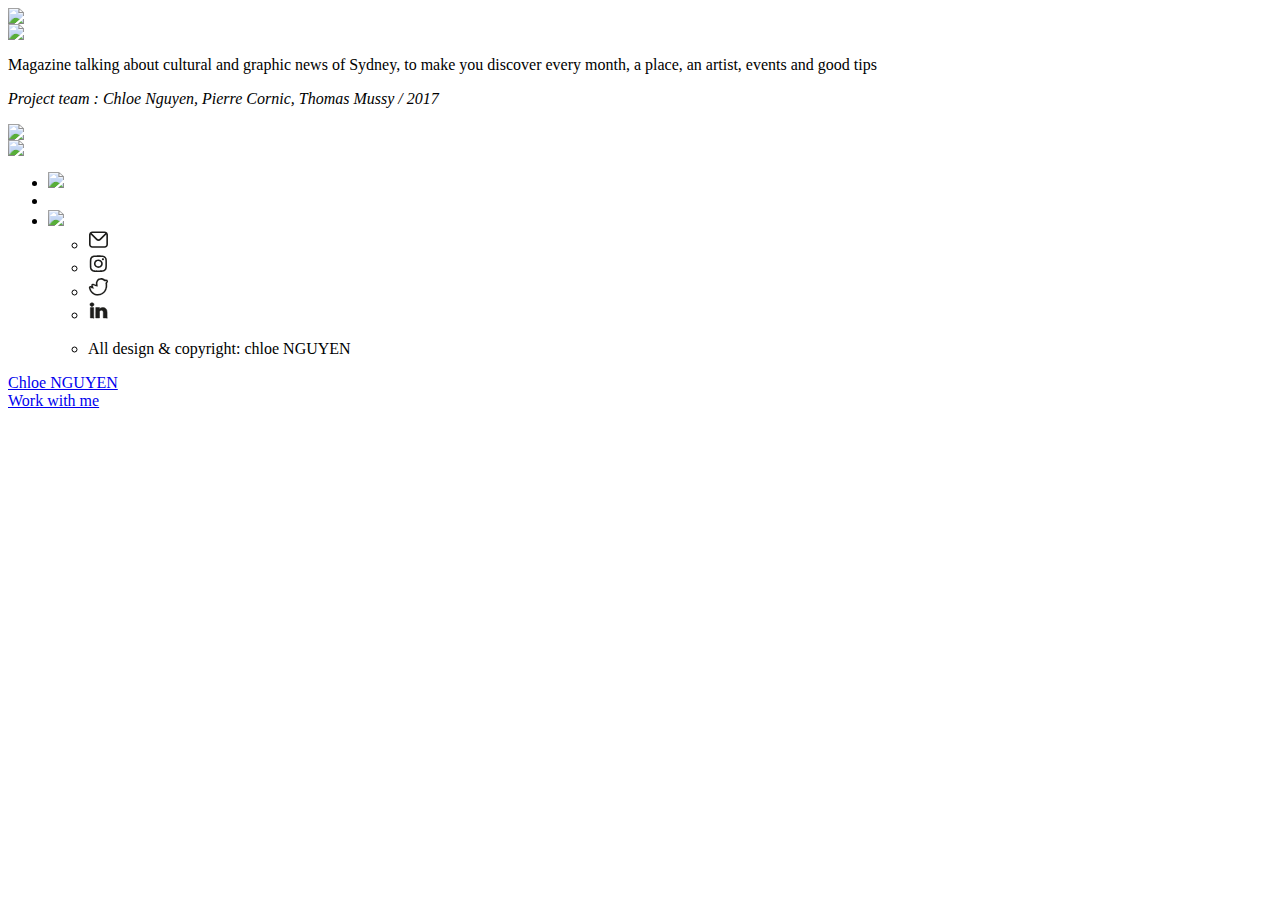
==== cheers.html @ 9d533e3b "add cheers html" ====
<html>

<head>
  <title>Cedric Brin</title>
  <meta http-equiv="Content-Type" content="text/html; charset=utf-8" />
  <meta name="rp" content="cedric brin graphic web global designer">
  <meta name="viewport" content="width=device-width, initial-scale=1.0, shrink-to-fit=no">
  <link rel="stylesheet" type="text/css" href="style_am.css" />
  <link href="https://fonts.googleapis.com/css?family=Roboto+Mono:400,500,700&amp;subset=latin-ext" rel="stylesheet">
  <link rel="icon" type="image/png" href="img/logo.png" />
</head>

<body>
<body>

  <header>
    <img src="img/cheers_1.jpg">
  </header>

  <section>
    <div class="box am">
      <img src="img/gifcheers.gif">
      <div class="description">
        <p>Magazine talking about <a class="lien">cultural and graphic news of Sydney</a>, to make you discover every month, a place, an artist, events and good tips</div>
       <div class="tag">
         <p><i>Project team : Chloe Nguyen, Pierre Cornic, Thomas Mussy / 2017</i></p>
        </p>
    </div>
    </div>

    <div class="box box-2">
      <img src="img/cheers_2.jpg">
    </div>
    <div class="box box-3">
      <img src="img/cheers_3.gif">
    </div>

    <ul class="box page">
      <li><a href="cartevoeux.html"><img class="next1" src="img/fleche_gauche.svg"></a></li>
      <li class="tiret"></li>
      <li><a href="ephemere.html"><img class="next2" src="img/fleche_droite.svg"></a></li>
      
    
  

   <footer>
    <ul class="liste">
      <li><a class="hfooter" href="mailto:chloe.nguyen1910@gmail.com"><img src="img/mail.svg"></a></li>
      <li><a class="hfooter" href="https://www.instagram.com/mrcosm/"><img src="img/insta.svg"></a></li>
      <li><a class="hfooter" href="https://twitter.com/Mr_Cosm"><img src="img/twitter.svg"></a></li>
      <li><a class="hfooter" href="https://www.linkedin.com/in/cedricbrin/"><img src="img/linkedin.svg"></a></li>
      <li><p class="copyright">
      All design & copyright: chloe NGUYEN
      </p></li>
    </ul>
  </footer>
  </section>

  <nav>
    <a class="nav1" href="index.html">Chloe NGUYEN</a>
  </nav>

  <nav>
    <a class="nav2" href="workwithme.html">Work with me</a>
  </nav>

 

</body>

</html>
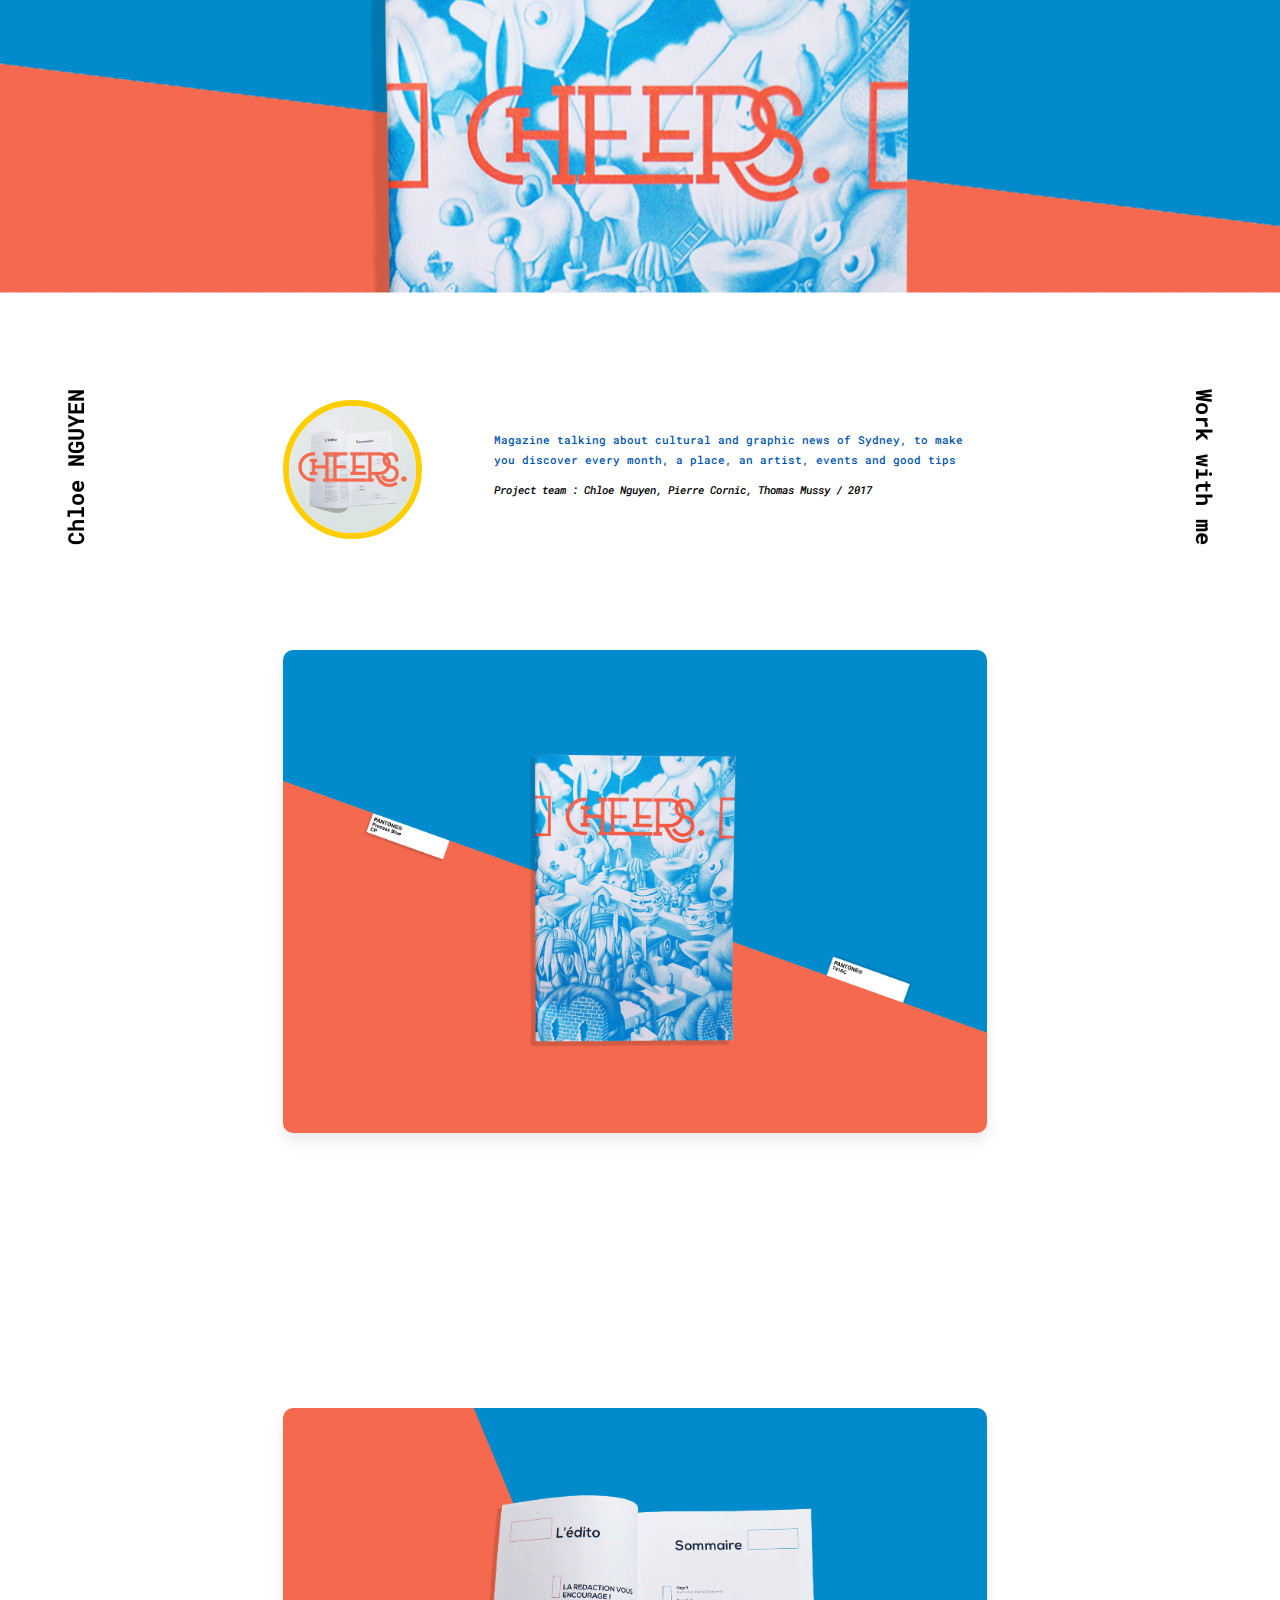
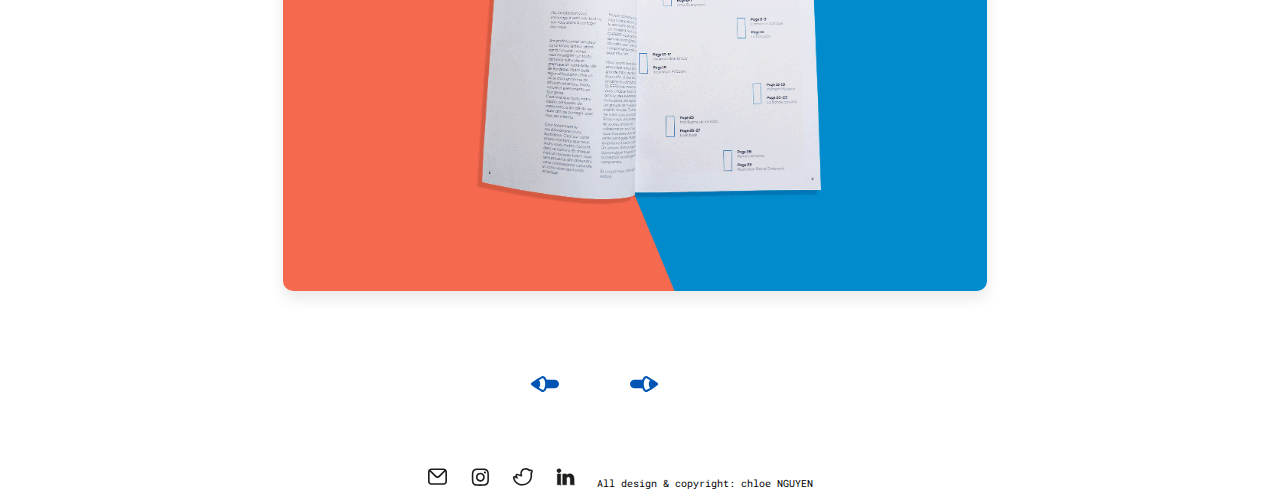
==== commit 58dac4c4: "add css" ====
--- a/cheers.html
+++ b/cheers.html
@@ -5,7 +5,7 @@
   <meta http-equiv="Content-Type" content="text/html; charset=utf-8" />
   <meta name="rp" content="cedric brin graphic web global designer">
   <meta name="viewport" content="width=device-width, initial-scale=1.0, shrink-to-fit=no">
-  <link rel="stylesheet" type="text/css" href="style_am.css" />
+  <link rel="stylesheet" type="text/css" href="css/style_am.css" />
   <link href="https://fonts.googleapis.com/css?family=Roboto+Mono:400,500,700&amp;subset=latin-ext" rel="stylesheet">
   <link rel="icon" type="image/png" href="img/logo.png" />
 </head>
@@ -68,4 +68,4 @@
 
 </body>
 
-</html>+</html>
--- a/css/style_am.css
+++ b/css/style_am.css
@@ -0,0 +1,950 @@
+@import url('https://fonts.googleapis.com/css?family=Roboto+Mono:400,500,700&subset=latin-ext');
+
+html{
+  cursor: url(./img/rond.svg) 12 0,auto;
+  -moz-user-select: -moz-none;
+    -webkit-user-select: none;
+    -khtml-user-select: none;
+    -o-user-select: none;
+    user-select: none;
+}
+
+body {
+  font-family: 'Roboto Mono', monospace;
+  margin: 40px auto 40px auto;
+  width: 100%;
+}
+
+
+
+header {
+ width: 100%;
+  min-height: 55vh;
+  position: absolute;
+  z-index: 0;
+  top: 25%;
+  left: 50%;
+  transform: translate(-50%, -50%);
+  
+  /*cursor: url(fleche.svg), auto;*/
+}
+
+header img {
+  width: 100%;
+}
+
+.nav1 {
+  position: fixed;
+  top: 50%;
+  left: 0px;
+  font-size: 22px;
+  font-family: 'Roboto Mono', monospace;
+  font-weight: 700;
+  text-decoration: none;
+  color: #000000;
+  transform: rotate(-90deg);
+  -webkit-transform: rotate(-90deg);
+  -moz-transform: rotate(-90deg);
+  -webkit-animation: linear intro_2 3.2s 0;
+  cursor: url(./img/rond_2.svg) 9 2,auto;
+}
+
+.nav2 {
+  position: fixed;
+  top: 50%;
+  right: 0px;
+  font-size: 22px;
+  font-family: 'Roboto Mono', monospace;
+  font-weight: 700;
+  text-decoration: none;
+  color: #000000;
+  transform: rotate(90deg);
+  -webkit-transform: rotate(90deg);
+  -moz-transform: rotate(90deg);
+  -webkit-animation: linear intro_2 3.5s 0;
+  cursor: url(./img/rond_2.svg) 9 2,auto;
+}
+
+.nav1:after {
+  border-bottom: 4px solid #ffce00;
+  content: '';
+  display: block;
+  margin: auto auto auto 0;
+  height: 1px;
+  width: 0;
+  background: transparent;
+  transition: width 0.5s ease, background-color 0.5s ease;
+}
+
+.nav1:hover:after {
+  border-bottom: 4px solid #ffce00;
+  width: 100%;
+}
+
+.nav2:after {
+  border-bottom: 4px solid #ffce00;
+  content: '';
+  display: block;
+  margin: auto auto auto 0;
+  height: 1px;
+  width: 0;
+  background: transparent;
+  transition: width 0.5s ease, background-color 0.5s ease;
+}
+
+.nav2:hover:after {
+  border-bottom: 4px solid #ffce00;
+  width: 100%;
+}
+
+section {
+  margin: 400px auto 0 auto;
+}
+
+.box {
+  width: 55%;
+  float: left;
+  margin: 0 13% 0 0;
+}
+
+.box img {
+  max-width: 100%;
+  height: auto;
+}
+
+.box-2 {
+  margin: 0 0 0 22.1%;
+  margin-top: 100px;
+}
+
+.box-2 img {
+  box-shadow: 0px 8px 15px 0px #eaeaea;
+  border-radius: 10px;
+}
+
+.box-3 {
+  margin: 0 0 0 22.1%;
+  padding-top: 275px;
+}
+
+.box-3 img {
+  box-shadow: 0px 8px 15px 0px #eaeaea;
+  border-radius: 10px;
+}
+
+.box-4 {
+  margin: 0 0 0 22.1%;
+  padding-top: 275px;
+}
+
+.box-4 img {
+  box-shadow: 0px 8px 15px 0px #eaeaea;
+  border-radius: 10px;
+}
+
+.box-5 {
+  margin: 0 0 0 22.1%;
+  padding-top: 275px;
+  padding-bottom: 80px;
+}
+
+.box-5 img {
+  box-shadow: 0px 8px 15px 0px #eaeaea;
+  border-radius: 10px;
+}
+
+.box-6 {
+  margin: 0 0 0 22.1%;
+  padding-top: 275px;
+  padding-bottom: 80px;
+}
+
+.box-6 img {
+  box-shadow: 0px 8px 15px 0px #eaeaea;
+  border-radius: 10px;
+}
+
+.box-7 {
+  margin: 0 0 0 22.1%;
+  padding-top: 275px;
+  padding-bottom: 80px;
+}
+
+.box-7 img {
+  box-shadow: 0px 8px 15px 0px #eaeaea;
+  border-radius: 10px;
+}
+
+.box-8 {
+  margin: 0 0 0 22.1%;
+  padding-top: 275px;
+  padding-bottom: 80px;
+}
+
+.box-8 img {
+  box-shadow: 0px 8px 15px 0px #eaeaea;
+  border-radius: 10px;
+}
+
+.box-9 {
+  margin: 0 0 0 22.1%;
+  padding-top: 275px;
+  padding-bottom: 80px;
+}
+
+.box-9 img {
+  box-shadow: 0px 8px 15px 0px #eaeaea;
+  border-radius: 10px;
+}
+
+.am {
+  width: 55%;
+  float: left;
+  margin: -100px 10px 0 22.1%;
+}
+
+.am img {
+  max-width: 18%;
+  border-radius: 300px;
+  border-style: solid;
+  border-width: 8px;
+  border-color: #ffce00;
+  margin-bottom: 20px;
+}
+
+.description {
+  max-width: 68%;
+  font-size: 11px;
+  font-weight: 500;
+  font-family: 'Roboto Mono', monospace;
+  color: #0055b4;
+  margin: -140px 0 0 30%;
+  line-height: 1.8;
+  position: relative;
+}
+
+.tag {
+  max-width: 68%;
+  font-size: 11px;
+  font-family: 'Roboto Mono', monospace;
+  font-weight: 500;
+  color: #000000;
+  margin: 0 0 0 30%;
+  line-height: 1.8;  
+   position: relative;
+}
+
+
+
+.lien {
+  text-decoration: none;
+}
+
+.lien:hover {
+  border-bottom: 2px solid #0055b4;
+}
+
+.box-2 video{
+  box-shadow: 0px 8px 15px 0px #eaeaea;
+  border-radius:12px;
+}
+
+video{
+  width: 100%;
+  height: auto;
+}
+
+.hireme {
+  margin-left: -5000px;
+  float: none;
+  margin-right: 0px;
+}
+
+.hireme a {
+  text-decoration: none;
+  color: #000000;
+  cursor: url(./img/rond_2.svg) 9 2,auto;
+}
+
+.hireme p {
+  width: -400%;
+  font-size: 45px;
+  font-style: italic;
+  font-weight: 900;
+  animation: linear marqueelike 25s infinite;
+  -webkit-animation: linear marqueelike 25s infinite;
+  -moz-animation: linear marqueelike 25s infinite;
+  text-align: left;
+  padding: 5px 5px 5px 5px;
+  overflow: hidden;
+  white-space: nowrap;
+}
+
+.hireme a:hover {
+  color: #ffce00;
+  cursor: url(./img/rond_2.svg) 9 2,auto;
+}
+
+@-webkit-keyframes marqueelike {
+  100%,
+  0% {
+    margin-left: 0;
+  }
+  0% {
+    margin-left: -100%;
+  }
+}
+
+@-moz-keyframes marqueelike {
+  100%,
+  0% {
+    margin-left: 0;
+  }
+  0% {
+    margin-left: -100%;
+  }
+}
+
+@keyframes marqueelike {
+  100%,
+  0% {
+    margin-left: 0;
+  }
+  0% {
+    margin-left: -100%;
+  }
+}
+
+.page {
+  font-family: 'Roboto Mono', monospace;
+  font-weight: 700;
+  font-size: 18px;
+  color: #000000;
+  text-align: center;
+  list-style-type: none;
+  padding: 80px 50px 40px 50px;
+  margin: 0 0 0 18.5%;
+  
+}
+
+.page li {
+  display: inline;
+  padding: 0 5% 0 0;
+}
+
+.page li a {
+  text-decoration: none;
+  color: #000000;  
+}
+
+.next2 {
+  padding: 5px 0 40px 0;
+  display:inline-block;
+  position: relative;
+  margin: 0 -10px 0 -10px;
+  cursor: url(./img/rond_2.svg) 9 2,auto;
+  
+  -webkit-transition: all 200ms ease-in;
+    -webkit-transform: scale(1); 
+    -ms-transition: all 200ms ease-in;
+    -ms-transform: scale(1); 
+    -moz-transition: all 200ms ease-in;
+    -moz-transform: scale(1);
+    transition: all 200ms ease-in;
+    transform: scale(1);   
+}
+
+.next1 {
+  padding: 5px 0 40px 0;
+  display:inline-block;
+  position: relative;
+  cursor: url(./img/rond_2.svg) 9 2,auto;
+  
+  -webkit-transition: all 200ms ease-in;
+    -webkit-transform: scale(1); 
+    -ms-transition: all 200ms ease-in;
+    -ms-transform: scale(1); 
+    -moz-transition: all 200ms ease-in;
+    -moz-transform: scale(1);
+    transition: all 200ms ease-in;
+    transform: scale(1);   
+}
+
+.next1:hover {
+  padding: 5px 0 30px 0;
+ -webkit-transition: all 200ms ease-in;
+    -webkit-transform: scale(2);
+    -ms-transition: all 200ms ease-in;
+    -ms-transform: scale(2);   
+    -moz-transition: all 200ms ease-in;
+    -moz-transform: scale(2);
+    transition: all 200ms ease-in;
+    transform: scale(2);
+}
+
+.next2:hover {
+  padding: 5px 0 30px 0;
+ -webkit-transition: all 200ms ease-in;
+    -webkit-transform: scale(2);
+    -ms-transition: all 200ms ease-in;
+    -ms-transform: scale(2);   
+    -moz-transition: all 200ms ease-in;
+    -moz-transform: scale(2);
+    transition: all 200ms ease-in;
+    transform: scale(2);
+}
+
+.liste {
+  font-family: 'Roboto Mono', monospace;
+  font-size: 14px;
+  font-weight: 400;
+  text-align: center;
+  list-style-type: none;
+}
+
+.liste li {
+  display: inline-block;
+  padding: 0 2% 0 0;
+}
+
+.liste li a {
+  text-decoration: none;
+  color: #000000;
+  padding: 5px 0 5px 0;
+  display: block;
+  cursor: none;
+}
+
+.liste li a:after {
+  border-bottom: 4px solid #ffce00;
+  content: '';
+  display: inline-block;
+  margin: auto auto auto 0;
+  height: 5px;
+  width: 0;
+  background: transparent;
+  transition: width 0.5s ease, background-color 0.5s ease;
+  cursor: none;
+}
+
+.liste li a:hover:after {
+  border-bottom: 4px solid #ffce00;
+  width: 100%;
+  cursor: none;
+}
+
+.copyright {
+  font-family: 'Roboto Mono', monospace;
+  font-size: 12px;
+  text-align: center;
+  margin-top: 40px;
+  color: #000000;
+}
+
+
+
+
+
+@media only screen and (max-width: 2560px) {
+  
+
+  .am {
+  margin: 250px 10px 0 22.1%;
+}
+  
+  .description{
+    font-size: 22px;
+    margin: -250px 0 0 30%;
+  }
+  
+      .tag{
+    font-size: 22px;
+        margin-bottom: 100px;
+  }
+  
+  .am img {
+border-width: 14px;
+    }
+  
+  
+.hireme p {
+  font-size: 55px;
+}
+  
+   .liste li img{
+    height: 30px;
+  }
+  
+  .liste li a:after {
+    border-bottom: 8px solid #ffce00;
+}
+
+.liste li a:hover:after {
+  border-bottom: 8px solid #ffce00;
+}
+  
+  .nav1 {
+    font-size: 30px;
+  }
+  .nav2 {
+    font-size: 30px;
+  }
+  
+  .nav1:after {
+    border-bottom: 8px solid #ffce00;
+}
+
+.nav1:hover:after {
+  border-bottom: 8px solid #ffce00;
+}
+
+.nav2:after {
+    border-bottom: 8px solid #ffce00;
+}
+
+.nav2:hover:after {
+  border-bottom: 8px solid #ffce00;
+}
+  
+  .copyright{
+    font-size: 20px;
+  }
+  
+     .liste li img{
+    height: 30px;
+  }
+  
+    .liste li a:after {
+    border-bottom: 8px solid #ffce00;
+}
+
+.liste li a:hover:after {
+  border-bottom: 8px solid #ffce00;
+}
+    .hireme {
+    margin-top: 80px;
+    margin-right: -650px;
+  }
+  
+}
+
+
+@media only screen and (max-width: 2000px) {
+  
+  .am {
+  margin: 100px 10px 0 22.1%;
+}
+  
+    .am img {
+border-width: 12px;
+    }
+  
+  .description{
+    font-size: 17px;
+    margin: -200px 0 0 30%;
+  }
+  
+      .tag{
+    font-size: 17px;
+        margin-bottom: 50px;
+  }
+  
+    .nav1 {
+    font-size: 26px;
+  }
+  .nav2 {
+    font-size: 26px;
+  }
+  
+    .nav1:after {
+    border-bottom: 6px solid #ffce00;
+}
+
+.nav1:hover:after {
+  border-bottom: 6px solid #ffce00;
+}
+
+.nav2:after {
+    border-bottom: 6px solid #ffce00;
+}
+
+.nav2:hover:after {
+  border-bottom: 6px solid #ffce00;
+}
+  
+   .liste li img{
+    height: 25px;
+  }
+  
+    .liste li a:after {
+    border-bottom: 6px solid #ffce00;
+}
+
+.liste li a:hover:after {
+  border-bottom: 6px solid #ffce00;
+}
+    .hireme {
+    margin-top: 80px;
+  }
+  
+}
+
+
+@media only screen and (max-width: 1679px) {
+  
+    .am {
+  margin: 50px 10px 0 22.1%;
+}
+  
+      .am img {
+border-width: 9px;
+    }
+  
+  .description{
+    font-size: 14px;
+    margin: -170px 0 0 30%;
+  }
+  
+      .tag{
+    font-size: 14px;
+  }
+  
+      .nav1 {
+    font-size: 24px;
+  }
+  .nav2 {
+    font-size: 24px;
+  }
+  
+    .nav1:after {
+    border-bottom: 6px solid #ffce00;
+}
+
+.nav1:hover:after {
+  border-bottom: 6px solid #ffce00;
+}
+
+.nav2:after {
+    border-bottom: 6px solid #ffce00;
+}
+
+.nav2:hover:after {
+  border-bottom: 6px solid #ffce00;
+}
+  
+   .liste li img{
+    height: 20px;
+  }
+  
+    .liste li a:after {
+    border-bottom: 4px solid #ffce00;
+}
+
+.liste li a:hover:after {
+  border-bottom: 4px solid #ffce00;
+}
+  
+   .hireme {
+    margin-top: 80px;
+
+  }
+  
+}
+
+
+@media only screen and (max-width: 1379px) {
+  
+   .am {
+  margin: 0px 10px 0 22.1%;
+}
+  
+        .am img {
+border-width: 6px;
+    }
+  
+  .description{
+    font-size: 11px;
+    margin: -140px 0 0 30%;
+  }
+  
+    .tag{
+    font-size: 11px;
+  }
+  
+  .hireme p {
+    font-size: 45px;
+  }
+  .hireme {
+    margin-top: 80px;
+
+  }
+  
+  footer{
+    height: 0px;
+  }
+
+  .liste li img{
+    height: 20px;
+  }
+  
+    .liste li a:after {
+    border-bottom: 4px solid #ffce00;
+}
+
+.liste li a:hover:after {
+  border-bottom: 4px solid #ffce00;
+}
+  
+  .nav1 {
+    font-size: 22px;
+  }
+  .nav2 {
+    font-size: 22px;
+  }
+  
+  .nav1:after {
+    border-bottom: 4px solid #ffce00;
+}
+
+.nav1:hover:after {
+  border-bottom: 4px solid #ffce00;
+}
+
+.nav2:after {
+    border-bottom: 4px solid #ffce00;
+}
+
+.nav2:hover:after {
+  border-bottom: 4px solid #ffce00;
+}
+  
+  .copyright{
+    font-size: 10px;
+  }
+  
+      .page {
+ margin: 0 0 0 16%;
+}
+  
+    .next1 {
+ margin: 0;
+}
+  
+  }
+
+@media only screen and (max-width: 801px) {
+  
+   header {
+  min-height: 50vh;
+}
+
+    .am {
+  margin: -60px 10px 0 22.1%;
+}
+  
+        .am img {
+border-width: 6px;
+    }
+  
+  .description{
+    font-size: 11px;
+    margin: -145px 0 0 30%;
+  }
+  
+  .tag{
+    font-size: 11px;
+  }
+  
+    .page {
+ margin: 0 0 0 95px;
+}
+  
+    .next1 {
+ margin: 0 0 0 45px;
+}
+
+
+    .nav1:after {
+    display: none;
+}
+
+.nav1:hover:after {
+  display: none;
+}
+
+.nav2:after {
+    display: none;
+}
+
+.nav2:hover:after {
+  display: none;
+}
+
+.liste li a:after {
+  display: none;
+}
+.liste li a:hover:after {
+  display: none;
+}
+  
+}
+
+@media only screen and (max-width: 414px) {
+  
+  .am {
+  margin: -250px 10px 0 22.1%;
+}
+
+  
+  .am img {
+  max-width: 50%;
+  border-width: 8px;
+  margin: 0 0 0 40px;
+}
+  
+  
+  .description{
+    font-size: 11px;
+    margin: 35px 0 0 15%;
+  }
+  
+     .tag{
+        font-size: 11px;
+   margin: 0 0 0 15%;
+  }
+  
+  .nav1 {
+    font-size: 18px;
+  }
+  .nav2 {
+    font-size: 18px;
+  }
+  
+     .nav1:after {
+    display: none;
+}
+
+.nav1:hover:after {
+  display: none;
+}
+
+.nav2:after {
+    display: none;
+}
+
+.nav2:hover:after {
+  display: none;
+}
+   .hireme p {
+    font-size: 33px;
+  }
+
+  .page {
+ margin: 0 0 0 25px;
+}
+  
+    .next1 {
+ margin: 0 0 0 30px;
+}
+  
+   .copyright{
+    font-size: 12px;
+  }
+
+
+.liste li a:after {
+  display: none;
+}
+.liste li a:hover:after {
+  display: none;
+}
+}
+
+@media only screen and (max-width: 375px) {
+
+  .am {
+  margin: 0px 10px 0 22.1%;
+}  
+  
+  .page {
+ margin: 0 0 0 15px;
+}
+  
+    .next1 {
+ margin: 0 0 0 30px;
+}
+
+    .nav1:after {
+    display: none;
+}
+
+.nav1:hover:after {
+  display: none;
+}
+
+.nav2:after {
+    display: none;
+}
+
+.nav2:hover:after {
+  display: none;
+}
+
+
+.liste li a:after {
+  display: none;
+}
+.liste li a:hover:after {
+  display: none;
+}
+}
+
+
+@media only screen and (max-width: 320px) {
+ 
+    .am {
+  margin: 0px 10px 0 22.1%;
+}
+  
+  .nav1 {
+    font-size: 17px;
+  }
+  .nav2 {
+    font-size: 17px;
+  }
+  
+    .page {
+ margin: 0 5px 0 0;
+}
+  
+      .next1 {
+ margin: 0 0 0 35px;
+}
+
+    .nav1:after {
+    display: none;
+}
+
+.nav1:hover:after {
+  display: none;
+}
+
+.nav2:after {
+    display: none;
+}
+
+.nav2:hover:after {
+  display: none;
+}
+
+
+.liste li a:after {
+  display: none;
+}
+.liste li a:hover:after {
+  display: none;
+}
+  
+}
+  
+
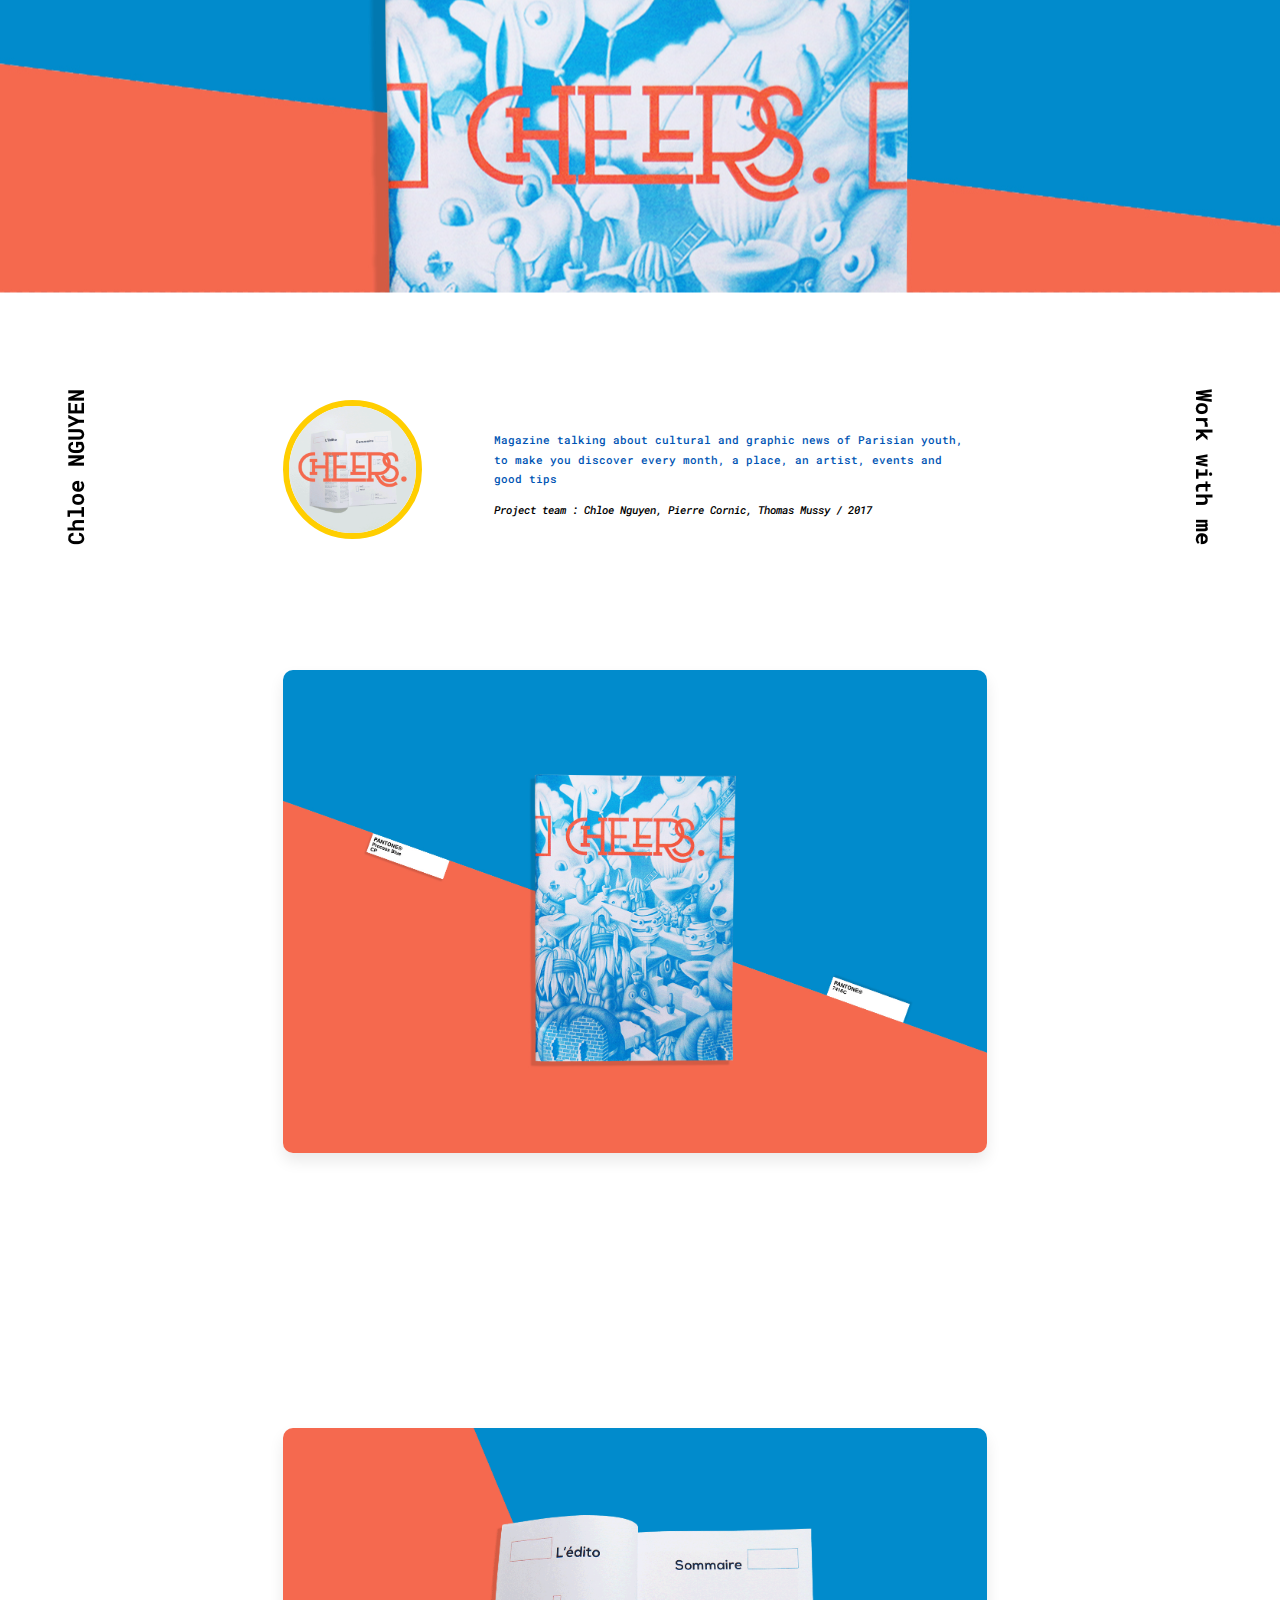
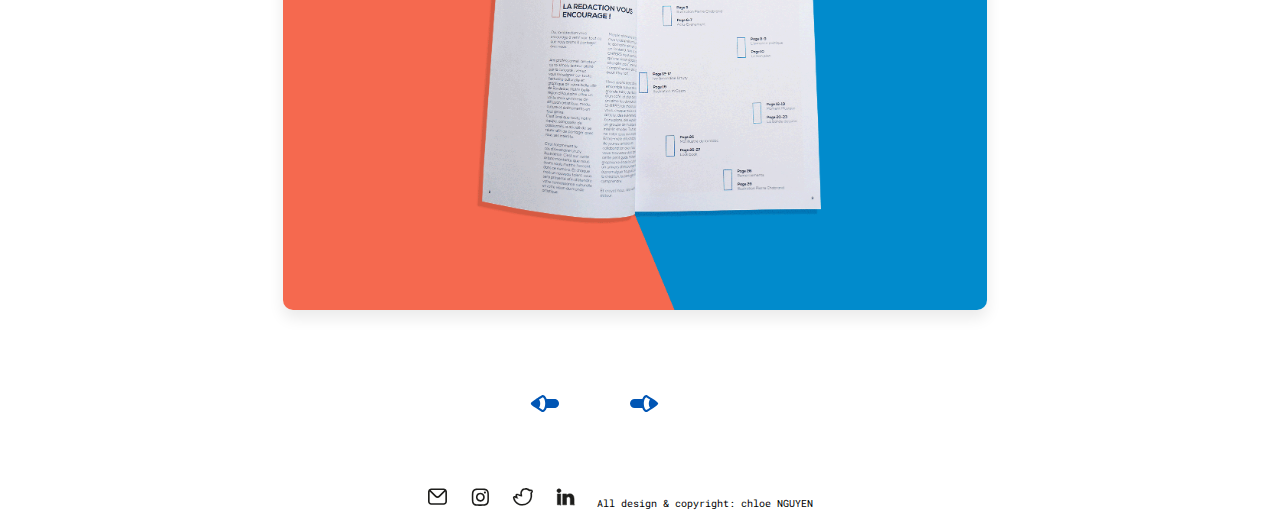
==== commit ddd74d60: "Update cheers.html" ====
--- a/cheers.html
+++ b/cheers.html
@@ -1,9 +1,9 @@
 <html>
 
 <head>
-  <title>Cedric Brin</title>
+  <title>Chloe Nguyen</title>
   <meta http-equiv="Content-Type" content="text/html; charset=utf-8" />
-  <meta name="rp" content="cedric brin graphic web global designer">
+  <meta name="rp" content="chloe nguyen ui web global designer">
   <meta name="viewport" content="width=device-width, initial-scale=1.0, shrink-to-fit=no">
   <link rel="stylesheet" type="text/css" href="css/style_am.css" />
   <link href="https://fonts.googleapis.com/css?family=Roboto+Mono:400,500,700&amp;subset=latin-ext" rel="stylesheet">
@@ -21,7 +21,7 @@
     <div class="box am">
       <img src="img/gifcheers.gif">
       <div class="description">
-        <p>Magazine talking about <a class="lien">cultural and graphic news of Sydney</a>, to make you discover every month, a place, an artist, events and good tips</div>
+        <p>Magazine talking about <a class="lien">cultural and graphic news of Parisian youth</a>, to make you discover every month, a place, an artist, events and good tips</div>
        <div class="tag">
          <p><i>Project team : Chloe Nguyen, Pierre Cornic, Thomas Mussy / 2017</i></p>
         </p>
@@ -36,19 +36,20 @@
     </div>
 
     <ul class="box page">
-      <li><a href="cartevoeux.html"><img class="next1" src="img/fleche_gauche.svg"></a></li>
+      <li><a href="logo.html"><img class="next1" src="img/fleche_gauche.svg"></a></li>
       <li class="tiret"></li>
       <li><a href="ephemere.html"><img class="next2" src="img/fleche_droite.svg"></a></li>
       
     
   
 
+  
    <footer>
     <ul class="liste">
       <li><a class="hfooter" href="mailto:chloe.nguyen1910@gmail.com"><img src="img/mail.svg"></a></li>
-      <li><a class="hfooter" href="https://www.instagram.com/mrcosm/"><img src="img/insta.svg"></a></li>
-      <li><a class="hfooter" href="https://twitter.com/Mr_Cosm"><img src="img/twitter.svg"></a></li>
-      <li><a class="hfooter" href="https://www.linkedin.com/in/cedricbrin/"><img src="img/linkedin.svg"></a></li>
+      <li><a class="hfooter" href="https://www.instagram.com/cpiexo/"><img src="img/insta.svg"></a></li>
+      <li><a class="hfooter" href="https://twitter.com/chloeNGUYEN19"><img src="img/twitter.svg"></a></li>
+      <li><a class="hfooter" href="https://www.linkedin.com/in/chloe-nguyen1910/"><img src="img/linkedin.svg"></a></li>
       <li><p class="copyright">
       All design & copyright: chloe NGUYEN
       </p></li>
